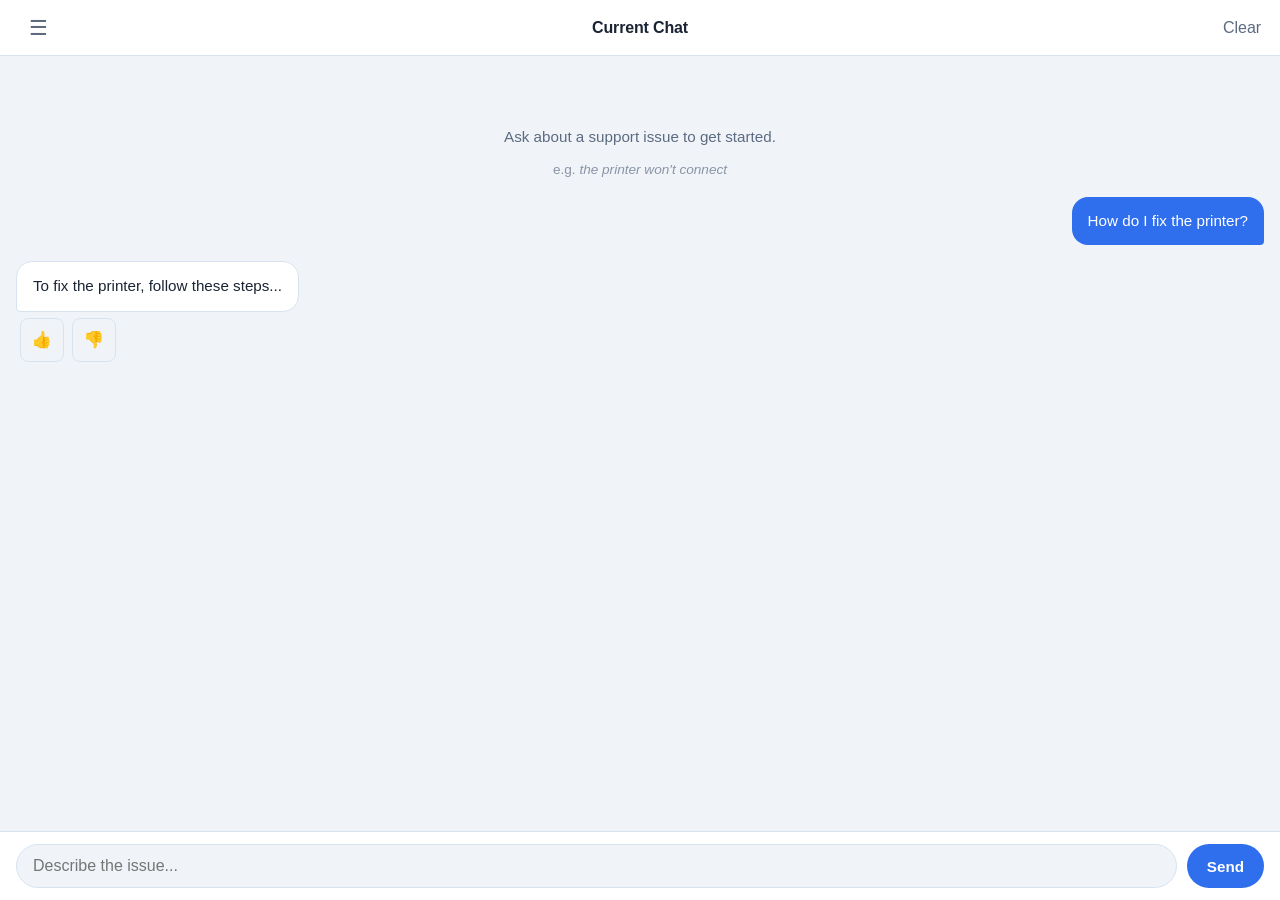
==== src/frontend/index.html @ 7f96b631 "frontend wireframe" ====
<!DOCTYPE html>
<html lang="en">
<head>
    <meta charset="UTF-8">
    <meta name="viewport" content="width=device-width, initial-scale=1.0">
    <title>TLA Advisor</title>
    <link rel="stylesheet" href="styles.css">
</head>
<body>

    <!-- Sidebar overlay (mobile: covers screen, desktop: pushes content) -->
    <div class="sidebar-overlay" id="sidebarOverlay"></div>

    <!-- Slide-in sidebar -->
    <aside class="sidebar" id="sidebar">
        <div class="sidebar-header">
            <span>TLA ADVISOR</span>
            <button class="sidebar-close" id="sidebarClose" aria-label="Close menu">✕</button>
        </div>
        <nav class="sidebar-nav">
            <p class="sidebar-section-label">History</p>
            <ul class="history-list">
                <li>Printer not connecting</li>
                <li>VPN setup issue</li>
                <li>No sound after update</li>
            </ul>
            <p class="sidebar-section-label">Settings</p>
            <ul class="settings-list">
                <li>About</li>
            </ul>
        </nav>
    </aside>

    <!-- Main chat panel -->
    <div class="chat-panel">

        <!-- Fixed header -->
        <header class="chat-header">
            <button class="menu-btn" id="menuBtn" aria-label="Open menu">☰</button>
            <h1 class="chat-title">Current Chat</h1>
            <button class="clear-btn" id="clearBtn">Clear</button>
        </header>

        <!-- Scrollable message area -->
        <main class="messages" id="messages">

            <!-- Empty state -->
            <div class="empty-state" id="emptyState">
                <p>Ask about a support issue to get started.</p>
                <p class="empty-hint">e.g. <em>the printer won't connect</em></p>
            </div>

            <!-- Example user message -->
            <div class="message message--user">
                <div class="bubble">How do I fix the printer?</div>
            </div>

            <!-- Example assistant message -->
            <div class="message message--assistant">
                <div class="bubble">
                    To fix the printer, follow these steps...
                </div>
                <!-- Inline feedback section -->
                <div class="feedback" id="feedback-1">
                    <button class="feedback-btn feedback-btn--up" aria-label="Helpful">👍</button>
                    <button class="feedback-btn feedback-btn--down" aria-label="Not helpful">👎</button>
                </div>
            </div>

        </main>

        <!-- Fixed input area -->
        <footer class="input-area">
            <input
                class="message-input"
                type="text"
                placeholder="Describe the issue..."
                aria-label="Message input"
            >
            <button class="send-btn" aria-label="Send">Send</button>
        </footer>

    </div>

    <!-- Bottom sheet overlay -->
    <div class="sheet-overlay" id="sheetOverlay"></div>

    <!-- Correction bottom sheet -->
    <div class="bottom-sheet" id="bottomSheet">
        <div class="sheet-header">
            <span class="sheet-title">What actually solved this?</span>
            <button class="sheet-close" id="sheetClose" aria-label="Close">✕</button>
        </div>
        <div class="sheet-body">
            <textarea
                class="sheet-input"
                id="sheetInput"
                placeholder="Describe what fixed the problem..."
                rows="4"
            ></textarea>
            <button class="sheet-submit" id="sheetSubmit">Submit</button>
        </div>
    </div>

    <script src="app.js"></script>
</body>
</html>
---- src/frontend/styles.css ----
/* ─── Reset ─────────────────────────────────────────────────────────────── */
*, *::before, *::after {
    box-sizing: border-box;
    margin: 0;
    padding: 0;
}

html, body {
    height: 100%;
    font-family: -apple-system, BlinkMacSystemFont, 'Segoe UI', sans-serif;
    font-size: 16px;
    background: #f0f4f9;
    color: #1a2433;
    overflow: hidden; /* prevent body scroll — only message area scrolls */
}

/* ─── Sidebar overlay (darkens screen when sidebar is open) ─────────────── */
.sidebar-overlay {
    display: none;
    position: fixed;
    inset: 0;
    background: rgba(0, 0, 0, 0.4);
    z-index: 10;
}

.sidebar-overlay.active {
    display: block;
}

/* ─── Sidebar ────────────────────────────────────────────────────────────── */
.sidebar {
    position: fixed;
    top: 0;
    left: 0;
    height: 100%;
    width: 280px;
    background: #1a2433;
    color: #e6ebf2;
    z-index: 20;
    transform: translateX(-100%);   /* hidden off-screen by default */
    transition: transform 0.25s ease;
    display: flex;
    flex-direction: column;
}

.sidebar.open {
    transform: translateX(0);       /* slides in when .open is added */
}

.sidebar-header {
    display: flex;
    align-items: center;
    justify-content: space-between;
    padding: 18px 20px;
    border-bottom: 1px solid #2d3a4a;
    font-weight: 600;
    font-size: 0.95rem;
}

.sidebar-close {
    background: none;
    border: none;
    color: #8a94a6;
    font-size: 1.1rem;
    cursor: pointer;
    padding: 4px 8px;
    border-radius: 4px;
    min-width: 44px;
    min-height: 44px;
    display: flex;
    align-items: center;
    justify-content: center;
}

.sidebar-nav {
    padding: 16px 0;
    flex: 1;
    overflow-y: auto;
}

.sidebar-section-label {
    font-size: 0.72rem;
    font-weight: 600;
    letter-spacing: 0.08em;
    text-transform: uppercase;
    color: #5c6b80;
    padding: 12px 20px 6px;
}

.history-list,
.settings-list {
    list-style: none;
}

.history-list li,
.settings-list li {
    padding: 10px 20px;
    font-size: 0.9rem;
    color: #c4cdd9;
    cursor: pointer;
    border-radius: 6px;
    margin: 0 8px;
    white-space: nowrap;
    overflow: hidden;
    text-overflow: ellipsis;
}

.history-list li:hover,
.settings-list li:hover {
    background: #2d3a4a;
    color: #e6ebf2;
}

/* ─── Chat panel ─────────────────────────────────────────────────────────── */
.chat-panel {
    display: flex;
    flex-direction: column;
    height: 100vh;
  
    margin: 0 auto;
    background: #f0f4f9;
}

/* ─── Header ─────────────────────────────────────────────────────────────── */
.chat-header {
    display: flex;
    align-items: center;
    justify-content: space-between;
    padding: 0 16px;
    height: 56px;
    background: #ffffff;
    border-bottom: 1px solid #d8e3f0;
    flex-shrink: 0;
}

.menu-btn,
.clear-btn {
    background: none;
    border: none;
    cursor: pointer;
    color: #5c6b80;
    font-size: 1rem;
    min-width: 44px;
    min-height: 44px;
    border-radius: 8px;
    display: flex;
    align-items: center;
    justify-content: center;
}

.menu-btn:hover,
.clear-btn:hover {
    background: #eef4fb;
    color: #1a2433;
}

.menu-btn {
    font-size: 1.3rem;
}

.chat-title {
    font-size: 1rem;
    font-weight: 700;
    letter-spacing: -0.01em;
    color: #1a2433;
}

/* ─── Messages ───────────────────────────────────────────────────────────── */
.messages {
    flex: 1;
    overflow-y: auto;
    padding: 20px 16px;
    display: flex;
    flex-direction: column;
    gap: 16px;
}

/* ─── Empty state ────────────────────────────────────────────────────────── */
.empty-state {
    text-align: center;
    margin-top: 3rem;
    color: #5c6b80;
    font-size: 0.95rem;
    line-height: 1.7;
}

.empty-hint {
    font-size: 0.85rem;
    color: #8a94a6;
    margin-top: 8px;
}

/* ─── Message bubbles ────────────────────────────────────────────────────── */
.message {
    display: flex;
    flex-direction: column;
    gap: 6px;
}

.message--user {
    align-items: flex-end;
}

.message--assistant {
    align-items: flex-start;
}

.bubble {
    max-width: 85%;
    padding: 12px 16px;
    border-radius: 16px;
    font-size: 0.95rem;
    line-height: 1.6;
}

.message--user .bubble {
    background: #2f6fed;
    color: #ffffff;
    border-bottom-right-radius: 4px;
}

.message--assistant .bubble {
    background: #ffffff;
    color: #1a2433;
    border: 1px solid #d8e3f0;
    border-bottom-left-radius: 4px;
}

/* ─── Feedback buttons ───────────────────────────────────────────────────── */
.feedback {
    display: flex;
    gap: 8px;
    padding-left: 4px;
}

.feedback-btn {
    background: none;
    border: 1px solid #d8e3f0;
    border-radius: 8px;
    padding: 6px 10px;
    font-size: 1rem;
    cursor: pointer;
    min-width: 44px;
    min-height: 44px;
    display: flex;
    align-items: center;
    justify-content: center;
    color: #5c6b80;
    transition: background 0.15s;
}

.feedback-btn:hover {
    background: #eef4fb;
}

.feedback-btn--up:hover {
    border-color: #2f6fed;
    color: #2f6fed;
}

.feedback-btn--down:hover {
    border-color: #e05252;
    color: #e05252;
}

/* ─── Correction input (shown after thumbs down) ─────────────────────────── */
.correction {
    display: flex;
    flex-direction: column;
    gap: 8px;
    max-width: 85%;
}

.correction-input {
    width: 100%;
    padding: 10px 14px;
    border: 1px solid #d8e3f0;
    border-radius: 10px;
    font-size: 0.9rem;
    font-family: inherit;
    resize: vertical;
    background: #ffffff;
    color: #1a2433;
    outline: none;
}

.correction-input:focus {
    border-color: #2f6fed;
    box-shadow: 0 0 0 3px rgba(47, 111, 237, 0.12);
}

.correction-submit {
    align-self: flex-end;
    padding: 8px 20px;
    background: #2f6fed;
    color: #ffffff;
    border: none;
    border-radius: 8px;
    font-size: 0.9rem;
    cursor: pointer;
    min-height: 44px;
}

.correction-submit:hover {
    background: #2560d4;
}

/* ─── Input area ─────────────────────────────────────────────────────────── */
.input-area {
    display: flex;
    align-items: center;
    gap: 10px;
    padding: 12px 16px;
    background: #ffffff;
    border-top: 1px solid #d8e3f0;
    flex-shrink: 0;
}

.message-input {
    flex: 1;
    padding: 12px 16px;
    border: 1px solid #d8e3f0;
    border-radius: 24px;
    font-size: 1rem;
    font-family: inherit;
    background: #f0f4f9;
    color: #1a2433;
    outline: none;
}

.message-input:focus {
    border-color: #2f6fed;
    box-shadow: 0 0 0 3px rgba(47, 111, 237, 0.12);
}

.send-btn {
    padding: 12px 20px;
    background: #2f6fed;
    color: #ffffff;
    border: none;
    border-radius: 24px;
    font-size: 0.95rem;
    font-weight: 600;
    cursor: pointer;
    min-height: 44px;
    white-space: nowrap;
    flex-shrink: 0;
}

.send-btn:hover {
    background: #2560d4;
}

/* ─── Mobile adjustments ─────────────────────────────────────────────────── */
@media (max-width: 640px) {
    .bubble {
        max-width: 92%;
    }

    .correction {
        max-width: 92%;
    }

    .chat-header {
        padding: 0 12px;
    }

    .messages {
        padding: 16px 12px;
    }

    .input-area {
        padding: 10px 12px;
    }
}

/* ─── Bottom sheet overlay ───────────────────────────────────────────────── */
.sheet-overlay {
    display: none;
    position: fixed;
    inset: 0;
    background: rgba(0, 0, 0, 0.4);
    z-index: 30;
}

.sheet-overlay.active {
    display: block;
}

/* ─── Bottom sheet ───────────────────────────────────────────────────────── */
.bottom-sheet {
    position: fixed;
    bottom: 0;
    left: 0;
    right: 0;
    background: #ffffff;
    border-radius: 20px 20px 0 0;
    z-index: 40;
    padding: 0 0 24px;
    transform: translateY(100%);
    transition: transform 0.3s ease;
    max-width: 720px;
    margin: 0 auto;
}

.bottom-sheet.open {
    transform: translateY(0);
}

.sheet-header {
    display: flex;
    align-items: center;
    justify-content: space-between;
    padding: 16px 20px;
    border-bottom: 1px solid #d8e3f0;
}

.sheet-title {
    font-size: 0.95rem;
    font-weight: 600;
    color: #1a2433;
}

.sheet-close {
    background: none;
    border: none;
    color: #5c6b80;
    font-size: 1rem;
    cursor: pointer;
    min-width: 44px;
    min-height: 44px;
    display: flex;
    align-items: center;
    justify-content: center;
    border-radius: 8px;
}

.sheet-close:hover {
    background: #eef4fb;
}

.sheet-body {
    padding: 16px 20px;
    display: flex;
    flex-direction: column;
    gap: 12px;
}

.sheet-input {
    width: 100%;
    padding: 12px 14px;
    border: 1px solid #d8e3f0;
    border-radius: 10px;
    font-size: 1rem;
    font-family: inherit;
    resize: none;
    background: #f0f4f9;
    color: #1a2433;
    outline: none;
}

.sheet-input:focus {
    border-color: #2f6fed;
    box-shadow: 0 0 0 3px rgba(47, 111, 237, 0.12);
    background: #ffffff;
}

.sheet-submit {
    align-self: flex-end;
    padding: 12px 28px;
    background: #2f6fed;
    color: #ffffff;
    border: none;
    border-radius: 24px;
    font-size: 0.95rem;
    font-weight: 600;
    cursor: pointer;
    min-height: 44px;
}

.sheet-submit:hover {
    background: #2560d4;
}
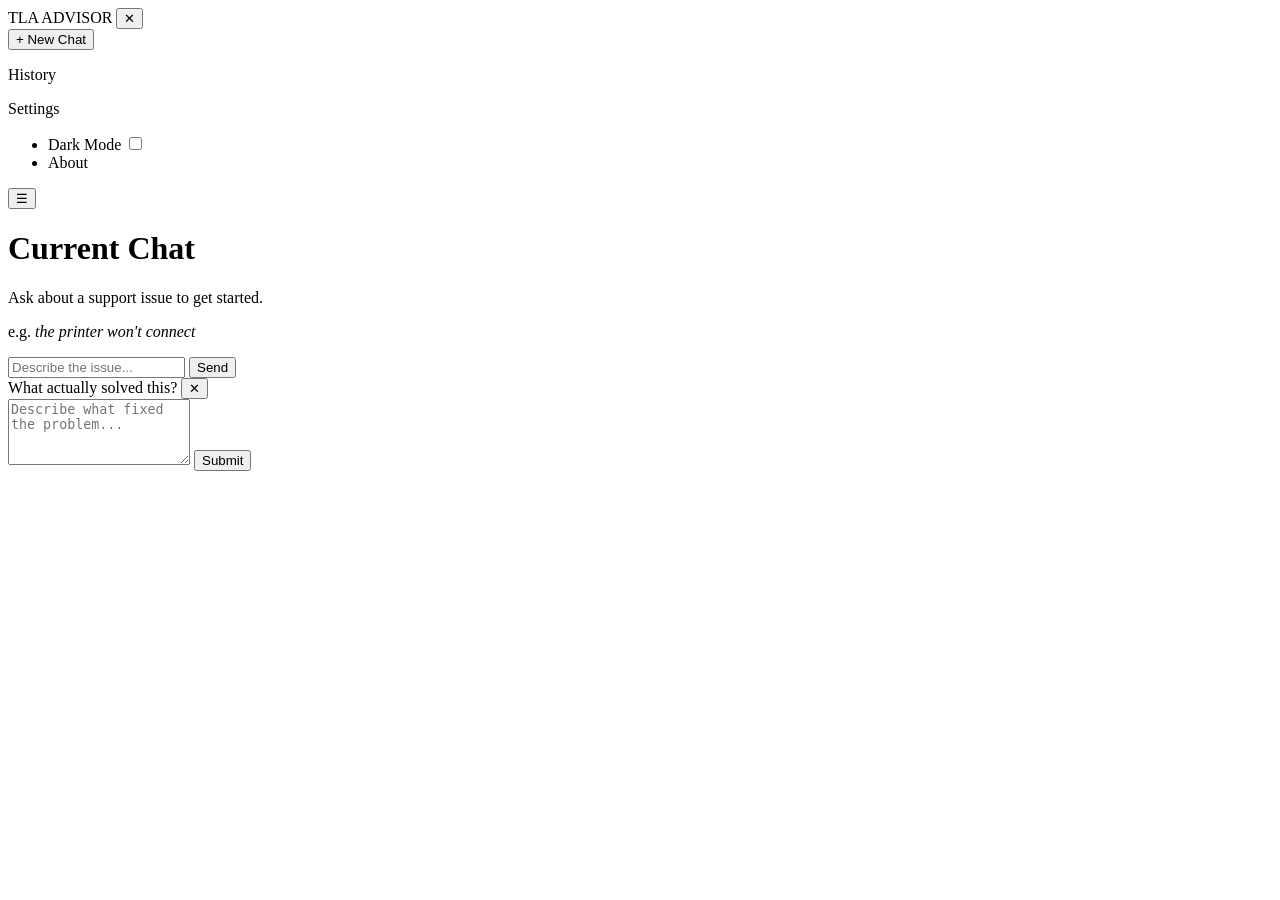
==== commit 6df0271a: ""frontend main design done"" ====
--- a/src/frontend/index.html
+++ b/src/frontend/index.html
@@ -4,11 +4,11 @@
     <meta charset="UTF-8">
     <meta name="viewport" content="width=device-width, initial-scale=1.0">
     <title>TLA Advisor</title>
-    <link rel="stylesheet" href="styles.css">
+    <link rel="stylesheet" href="/styles.css">
 </head>
 <body>
 
-    <!-- Sidebar overlay (mobile: covers screen, desktop: pushes content) -->
+    <!-- Sidebar overlay -->
     <div class="sidebar-overlay" id="sidebarOverlay"></div>
 
     <!-- Slide-in sidebar -->
@@ -18,14 +18,18 @@
             <button class="sidebar-close" id="sidebarClose" aria-label="Close menu">✕</button>
         </div>
         <nav class="sidebar-nav">
+            <button class="new-chat-btn" id="newChatBtn">+ New Chat</button>
             <p class="sidebar-section-label">History</p>
-            <ul class="history-list">
-                <li>Printer not connecting</li>
-                <li>VPN setup issue</li>
-                <li>No sound after update</li>
-            </ul>
+            <ul class="history-list" id="historyList"></ul>
             <p class="sidebar-section-label">Settings</p>
             <ul class="settings-list">
+                <li class="settings-row">
+                    <span>Dark Mode</span>
+                    <label class="toggle-switch">
+                        <input type="checkbox" id="darkModeToggle">
+                        <span class="toggle-slider"></span>
+                    </label>
+                </li>
                 <li>About</li>
             </ul>
         </nav>
@@ -38,35 +42,14 @@
         <header class="chat-header">
             <button class="menu-btn" id="menuBtn" aria-label="Open menu">☰</button>
             <h1 class="chat-title">Current Chat</h1>
-            <button class="clear-btn" id="clearBtn">Clear</button>
         </header>
 
         <!-- Scrollable message area -->
         <main class="messages" id="messages">
-
-            <!-- Empty state -->
             <div class="empty-state" id="emptyState">
                 <p>Ask about a support issue to get started.</p>
                 <p class="empty-hint">e.g. <em>the printer won't connect</em></p>
             </div>
-
-            <!-- Example user message -->
-            <div class="message message--user">
-                <div class="bubble">How do I fix the printer?</div>
-            </div>
-
-            <!-- Example assistant message -->
-            <div class="message message--assistant">
-                <div class="bubble">
-                    To fix the printer, follow these steps...
-                </div>
-                <!-- Inline feedback section -->
-                <div class="feedback" id="feedback-1">
-                    <button class="feedback-btn feedback-btn--up" aria-label="Helpful">👍</button>
-                    <button class="feedback-btn feedback-btn--down" aria-label="Not helpful">👎</button>
-                </div>
-            </div>
-
         </main>
 
         <!-- Fixed input area -->
@@ -102,6 +85,6 @@
         </div>
     </div>
 
-    <script src="app.js"></script>
+    <script src="/app.js"></script>
 </body>
 </html>
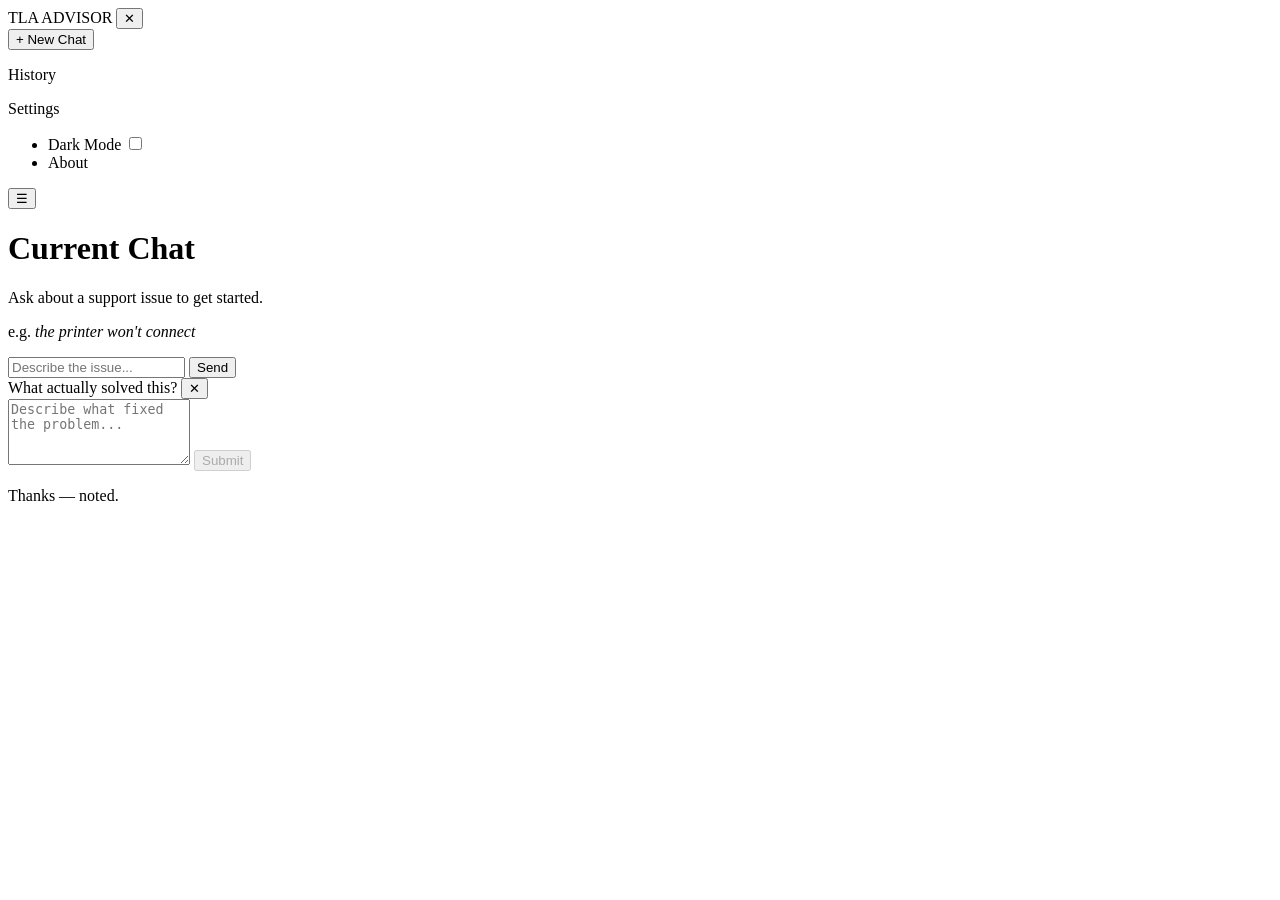
==== commit 543823e8: "" model for formatting feedback complete"" ====
--- a/src/frontend/index.html
+++ b/src/frontend/index.html
@@ -1,11 +1,13 @@
 <!DOCTYPE html>
 <html lang="en">
+
 <head>
     <meta charset="UTF-8">
     <meta name="viewport" content="width=device-width, initial-scale=1.0">
     <title>TLA Advisor</title>
     <link rel="stylesheet" href="/styles.css">
 </head>
+
 <body>
 
     <!-- Sidebar overlay -->
@@ -54,12 +56,7 @@
 
         <!-- Fixed input area -->
         <footer class="input-area">
-            <input
-                class="message-input"
-                type="text"
-                placeholder="Describe the issue..."
-                aria-label="Message input"
-            >
+            <input class="message-input" type="text" placeholder="Describe the issue..." aria-label="Message input">
             <button class="send-btn" aria-label="Send">Send</button>
         </footer>
 
@@ -75,16 +72,17 @@
             <button class="sheet-close" id="sheetClose" aria-label="Close">✕</button>
         </div>
         <div class="sheet-body">
-            <textarea
-                class="sheet-input"
-                id="sheetInput"
-                placeholder="Describe what fixed the problem..."
-                rows="4"
-            ></textarea>
-            <button class="sheet-submit" id="sheetSubmit">Submit</button>
+            <div class="sheet-input-view" id="sheetInputView">
+                <textarea class="sheet-input" id="sheetInput" placeholder="Describe what fixed the problem..."
+                    rows="4"></textarea>
+                <button class="sheet-submit" id="sheetSubmit" disabled>Submit</button>
+            </div>
+            <div class="sheet-thanks-view" id="sheetThanksView">
+                <p>Thanks — noted.</p>
+            </div>
         </div>
-    </div>
 
-    <script src="/app.js"></script>
+        <script src="/app.js"></script>
 </body>
+
 </html>
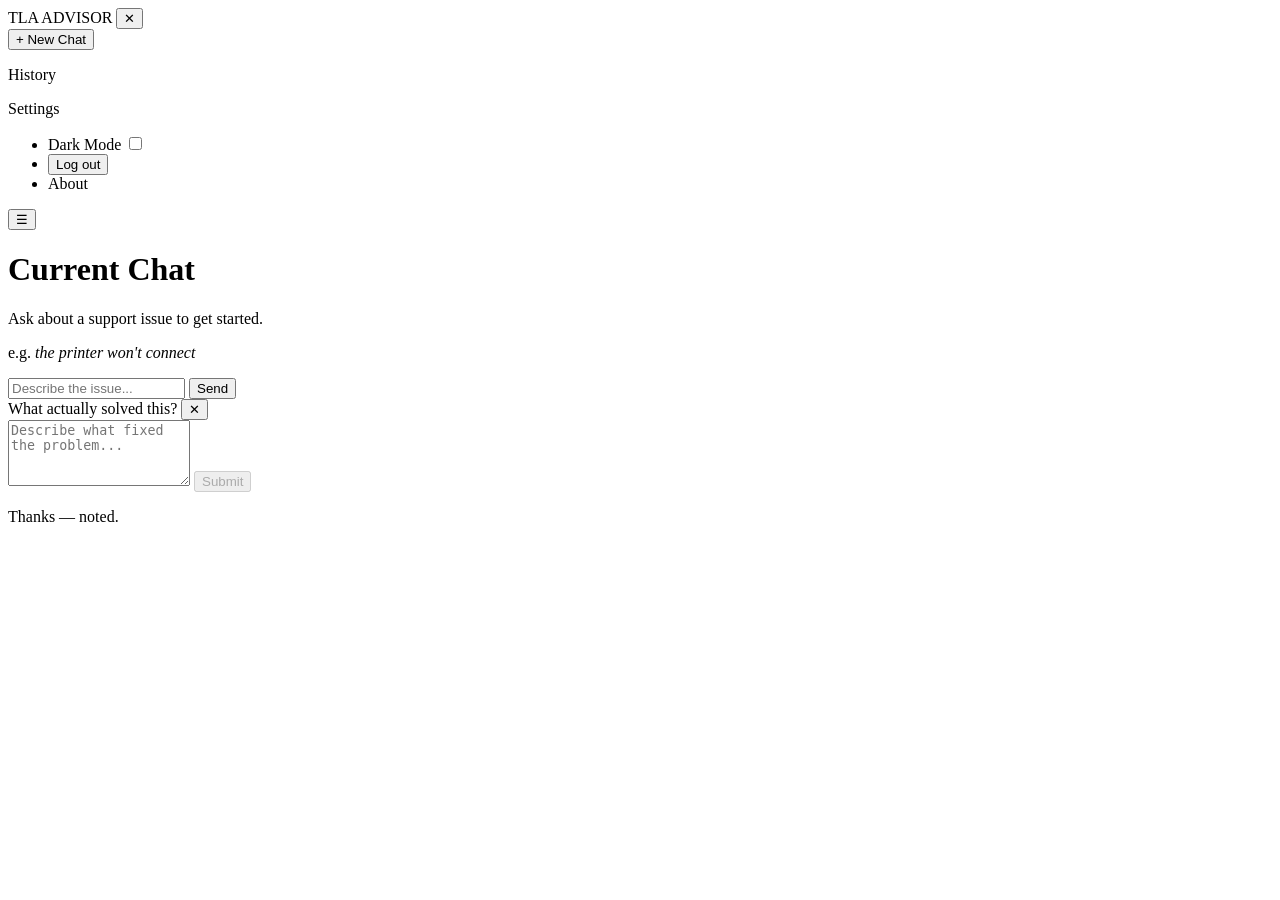
==== commit 066b5477: ""added docker ignore file"" ====
--- a/src/frontend/index.html
+++ b/src/frontend/index.html
@@ -31,6 +31,9 @@
                         <input type="checkbox" id="darkModeToggle">
                         <span class="toggle-slider"></span>
                     </label>
+                </li>
+                <li class="settings-row">
+                    <button class="logout-btn" id="logoutBtn">Log out</button>
                 </li>
                 <li>About</li>
             </ul>
@@ -81,8 +84,9 @@
                 <p>Thanks — noted.</p>
             </div>
         </div>
+    </div>
 
-        <script src="/app.js"></script>
+    <script src="/app.js"></script>
 </body>
 
 </html>
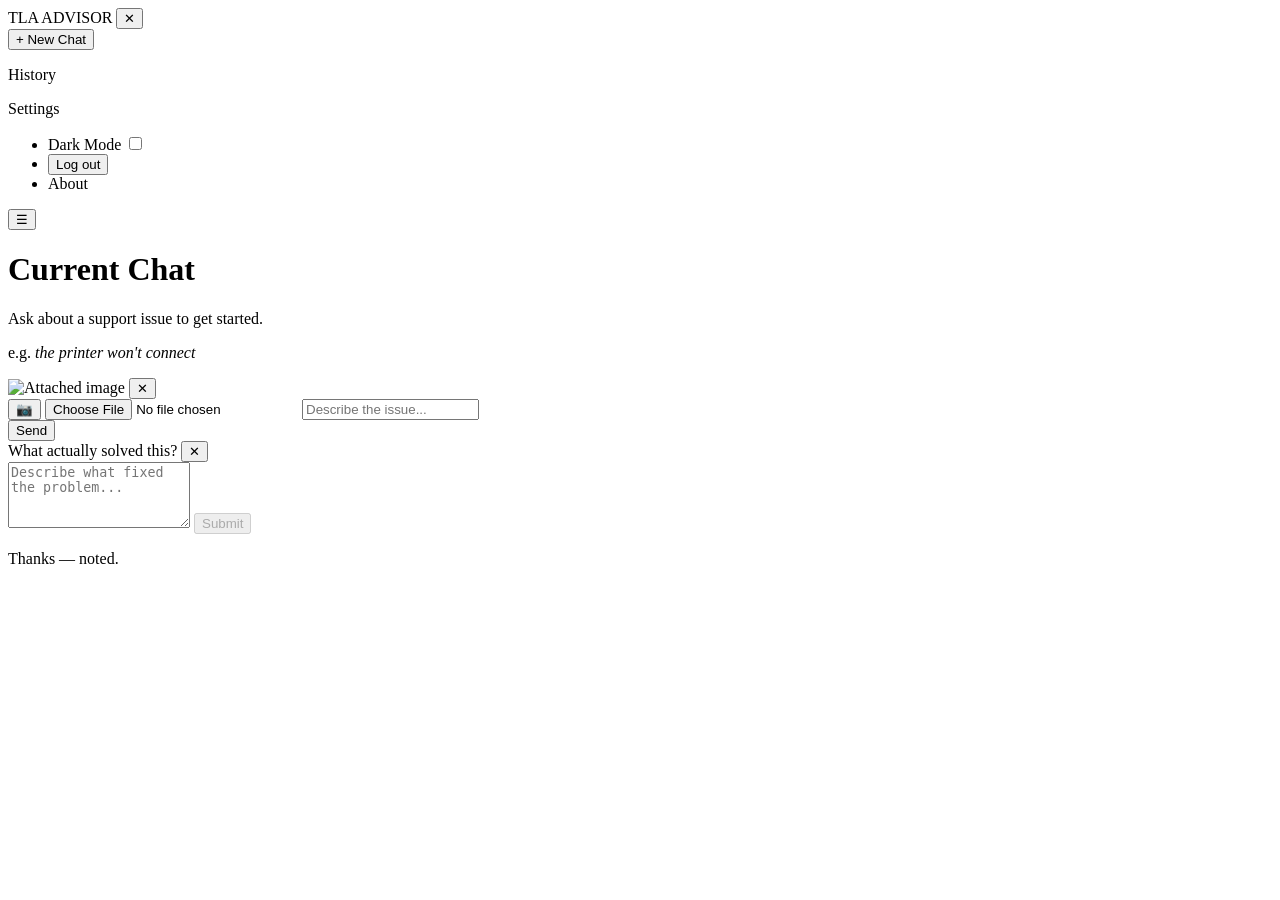
==== commit 146f38d4: ""vlm working end to end"" ====
--- a/src/frontend/index.html
+++ b/src/frontend/index.html
@@ -57,12 +57,22 @@
             </div>
         </main>
 
+        <!-- Image preview bar (hidden until image is active) -->
+        <div class="image-preview-bar" id="imagePreviewBar">
+            <img class="image-preview-thumb" id="imagePreviewThumb" src="" alt="Attached image">
+            <button class="image-preview-dismiss" id="imagePreviewDismiss" aria-label="Remove image">✕</button>
+        </div>
+
         <!-- Fixed input area -->
         <footer class="input-area">
-            <input class="message-input" type="text" placeholder="Describe the issue..." aria-label="Message input">
+            <div class="message-input-wrapper">
+                <button class="image-upload-btn" id="imageUploadBtn" aria-label="Attach image">📷</button>
+                <input type="file" id="imageFileInput" accept="image/*">
+                <input class="message-input" type="text" placeholder="Describe the issue..." aria-label="Message input">
+            </div>
             <button class="send-btn" aria-label="Send">Send</button>
         </footer>
-
+        
     </div>
 
     <!-- Bottom sheet overlay -->
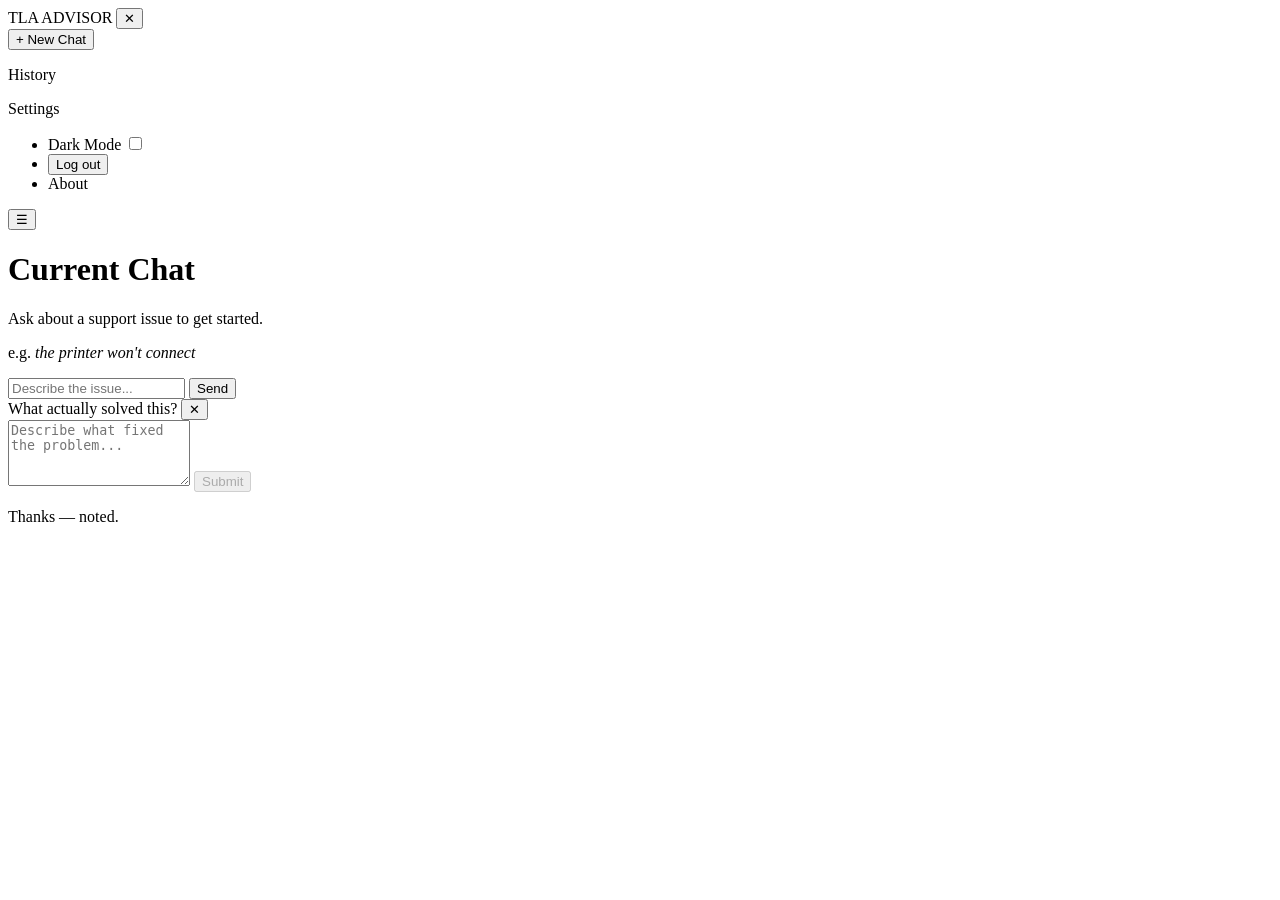
==== commit a48b53a1: ""commit"" ====
--- a/src/frontend/index.html
+++ b/src/frontend/index.html
@@ -57,22 +57,12 @@
             </div>
         </main>
 
-        <!-- Image preview bar (hidden until image is active) -->
-        <div class="image-preview-bar" id="imagePreviewBar">
-            <img class="image-preview-thumb" id="imagePreviewThumb" src="" alt="Attached image">
-            <button class="image-preview-dismiss" id="imagePreviewDismiss" aria-label="Remove image">✕</button>
-        </div>
-
         <!-- Fixed input area -->
         <footer class="input-area">
-            <div class="message-input-wrapper">
-                <button class="image-upload-btn" id="imageUploadBtn" aria-label="Attach image">📷</button>
-                <input type="file" id="imageFileInput" accept="image/*">
-                <input class="message-input" type="text" placeholder="Describe the issue..." aria-label="Message input">
-            </div>
+            <input class="message-input" type="text" placeholder="Describe the issue..." aria-label="Message input">
             <button class="send-btn" aria-label="Send">Send</button>
         </footer>
-        
+
     </div>
 
     <!-- Bottom sheet overlay -->
